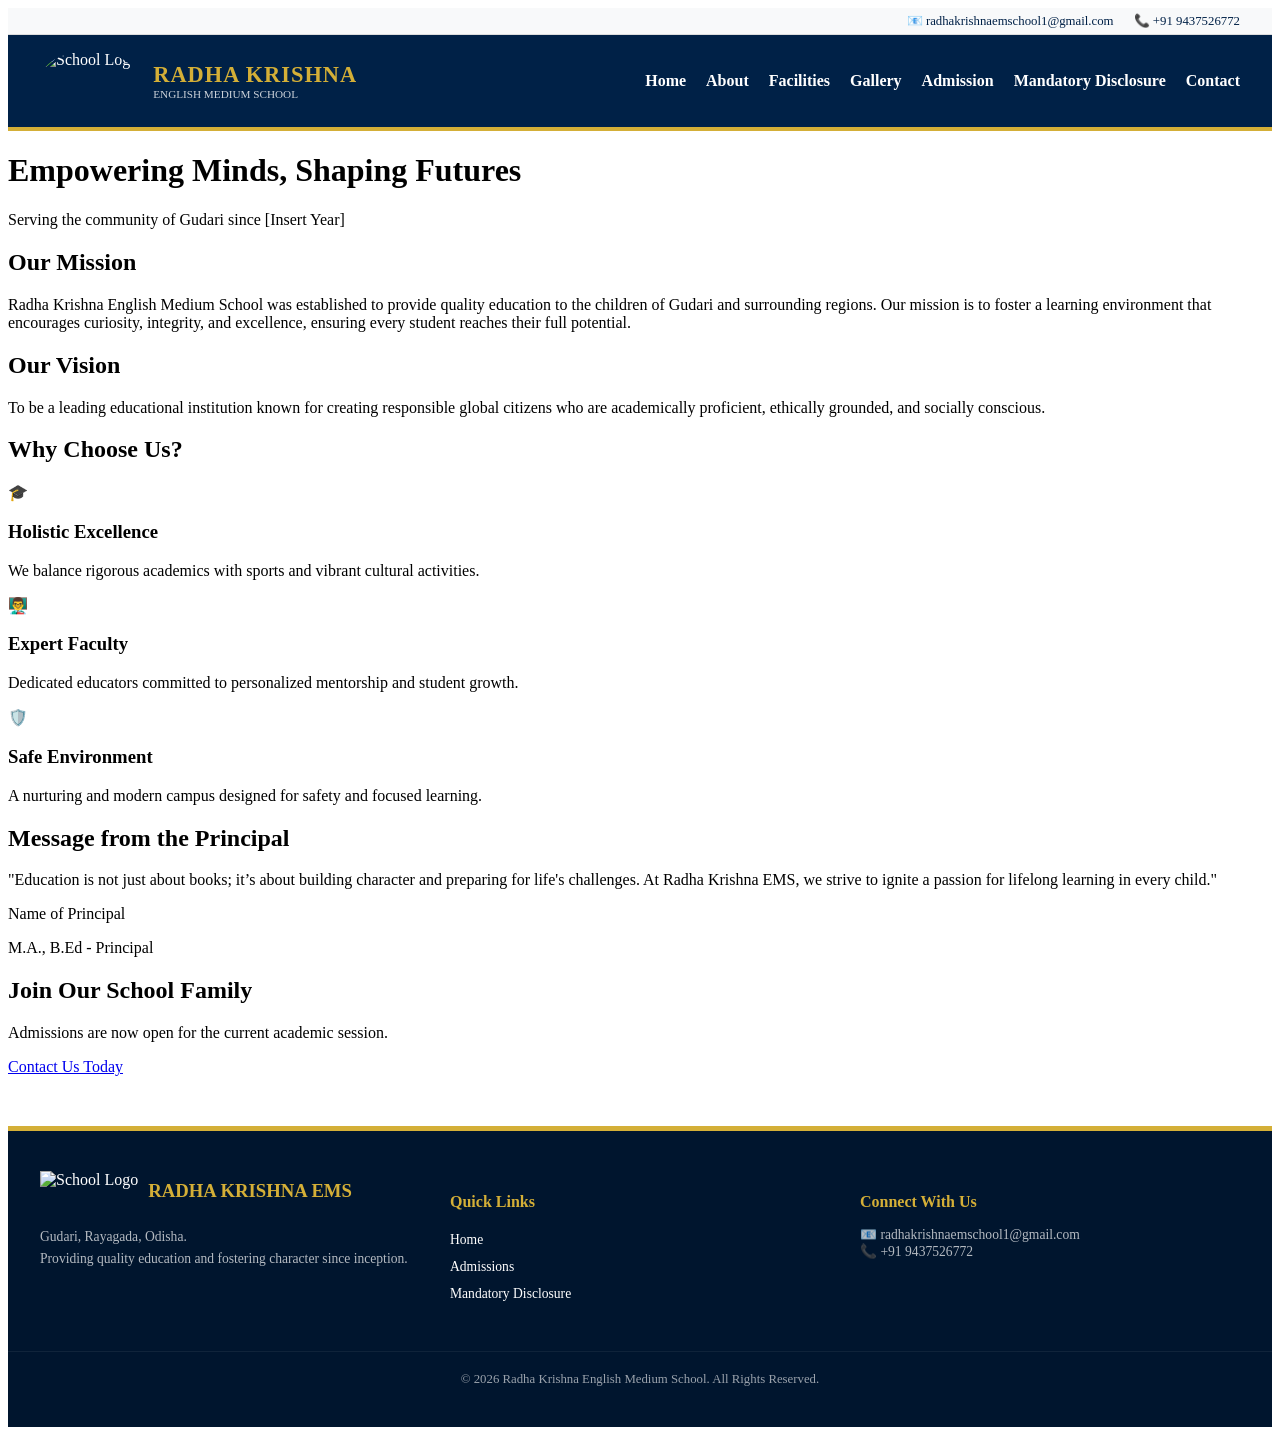
==== about.html @ 103d514f "first commit" ====
<!DOCTYPE html>
<html lang="en">
<head>
    <meta charset="UTF-8">
    <meta name="viewport" content="width=device-width, initial-scale=1.0">
    <title>About Us | Radha Krishna EMS</title>
    <script src="https://cdn.tailwindcss.com"></script>
    <style>
        .gradient-text {
            background: linear-gradient(to right, #002147, #004080);
            -webkit-background-clip: text;
            -webkit-text-fill-color: transparent;
        }
    </style>
</head>
<body class="bg-gray-50 font-sans">
    <div id="header"></div>

    <div class="bg-[#002147] py-20 px-6">
        <div class="max-w-6xl mx-auto text-center">
            <h1 class="text-4xl md:text-5xl font-bold text-white mb-4">Empowering Minds, Shaping Futures</h1>
            <p class="text-[#D4AF37] text-lg font-medium">Serving the community of Gudari since [Insert Year]</p>
        </div>
    </div>

    <main class="max-w-6xl mx-auto px-6 -mt-10">
        
        <div class="grid md:grid-cols-2 gap-8 mb-16">
            <div class="bg-white p-8 rounded-xl shadow-lg border-t-4 border-[#D4AF37]">
                <h2 class="text-2xl font-bold text-[#002147] mb-4">Our Mission</h2>
                <p class="text-gray-700 leading-relaxed">
                    Radha Krishna English Medium School was established to provide quality education to the children of Gudari and surrounding regions. Our mission is to foster a learning environment that encourages curiosity, integrity, and excellence, ensuring every student reaches their full potential.
                </p>
            </div>
            <div class="bg-white p-8 rounded-xl shadow-lg border-t-4 border-[#002147]">
                <h2 class="text-2xl font-bold text-[#002147] mb-4">Our Vision</h2>
                <p class="text-gray-700 leading-relaxed">
                    To be a leading educational institution known for creating responsible global citizens who are academically proficient, ethically grounded, and socially conscious.
                </p>
            </div>
        </div>

        <section class="mb-16">
            <h2 class="text-3xl font-bold text-[#002147] border-b-2 border-[#D4AF37] pb-2 mb-8 inline-block">Why Choose Us?</h2>
            <div class="grid md:grid-cols-3 gap-6">
                <div class="bg-blue-50 p-6 rounded-lg text-center">
                    <div class="text-3xl mb-3">🎓</div>
                    <h3 class="font-bold text-[#002147] mb-2">Holistic Excellence</h3>
                    <p class="text-sm text-gray-600">We balance rigorous academics with sports and vibrant cultural activities.</p>
                </div>
                <div class="bg-blue-50 p-6 rounded-lg text-center">
                    <div class="text-3xl mb-3">👨‍🏫</div>
                    <h3 class="font-bold text-[#002147] mb-2">Expert Faculty</h3>
                    <p class="text-sm text-gray-600">Dedicated educators committed to personalized mentorship and student growth.</p>
                </div>
                <div class="bg-blue-50 p-6 rounded-lg text-center">
                    <div class="text-3xl mb-3">🛡️</div>
                    <h3 class="font-bold text-[#002147] mb-2">Safe Environment</h3>
                    <p class="text-sm text-gray-600">A nurturing and modern campus designed for safety and focused learning.</p>
                </div>
            </div>
        </section>

        <section class="bg-white rounded-2xl overflow-hidden shadow-sm border border-gray-100 mb-16">
            <div class="flex flex-col md:flex-row">
                <!-- <div class="md:w-1/3 bg-gray-200">
                    <img src="https://via.placeholder.com/400x500" alt="Principal" class="w-full h-full object-cover">
                </div> -->
                <div class="md:w-2/3 p-8 md:p-12">
                    <h2 class="text-3xl font-bold text-[#002147] mb-4">Message from the Principal</h2>
                    <p class="text-gray-700 italic mb-6">
                        "Education is not just about books; it’s about building character and preparing for life's challenges. At Radha Krishna EMS, we strive to ignite a passion for lifelong learning in every child."
                    </p>
                    <p class="font-bold text-[#002147]">Name of Principal</p>
                    <p class="text-sm text-gray-500 uppercase tracking-widest">M.A., B.Ed - Principal</p>
                </div>
            </div>
        </section>

        <section class="text-center py-12">
            <h2 class="text-2xl font-bold text-[#002147] mb-4">Join Our School Family</h2>
            <p class="text-gray-600 mb-8">Admissions are now open for the current academic session.</p>
            <a href="contact.html" class="bg-[#D4AF37] hover:bg-[#b8962f] text-white px-8 py-3 rounded-full font-bold transition duration-300">
                Contact Us Today
            </a>
        </section>
    </main>

    <div id="footer"></div>
    <script src="script.js"></script>
</body>
</html>
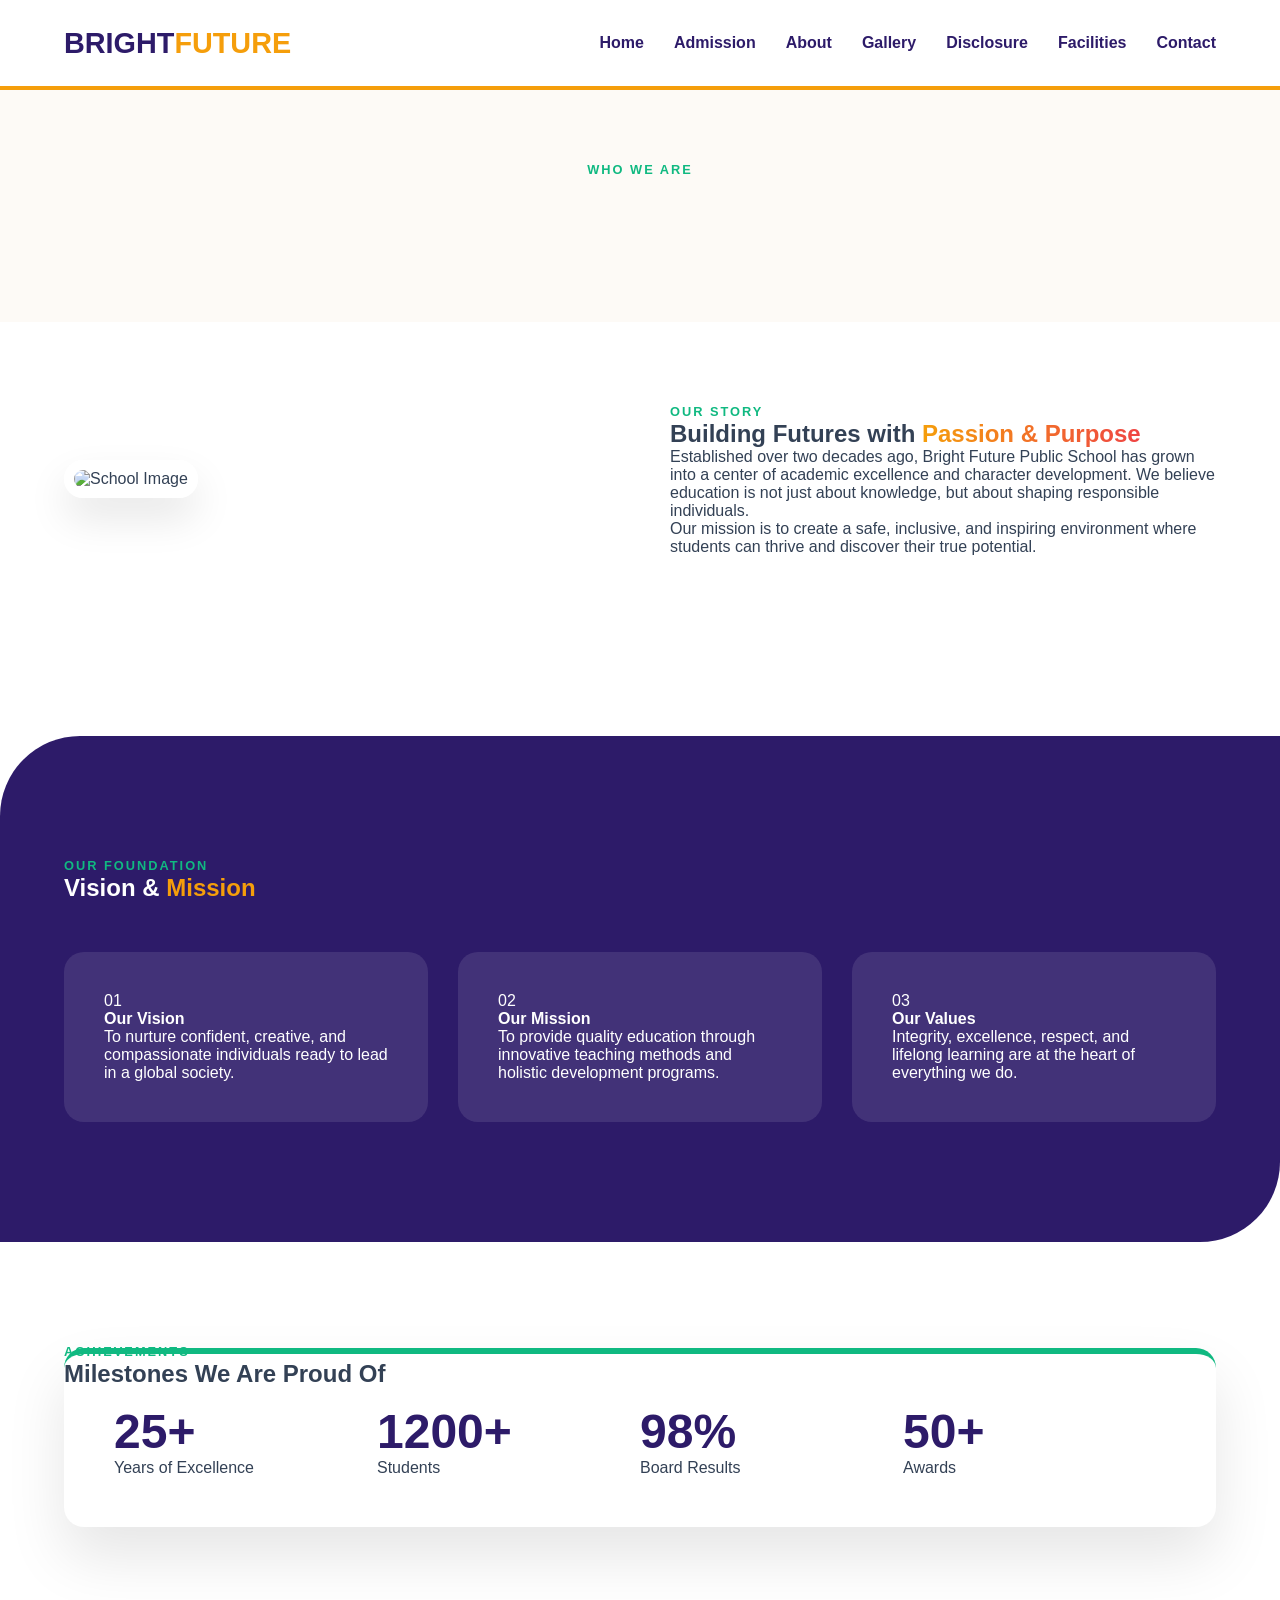
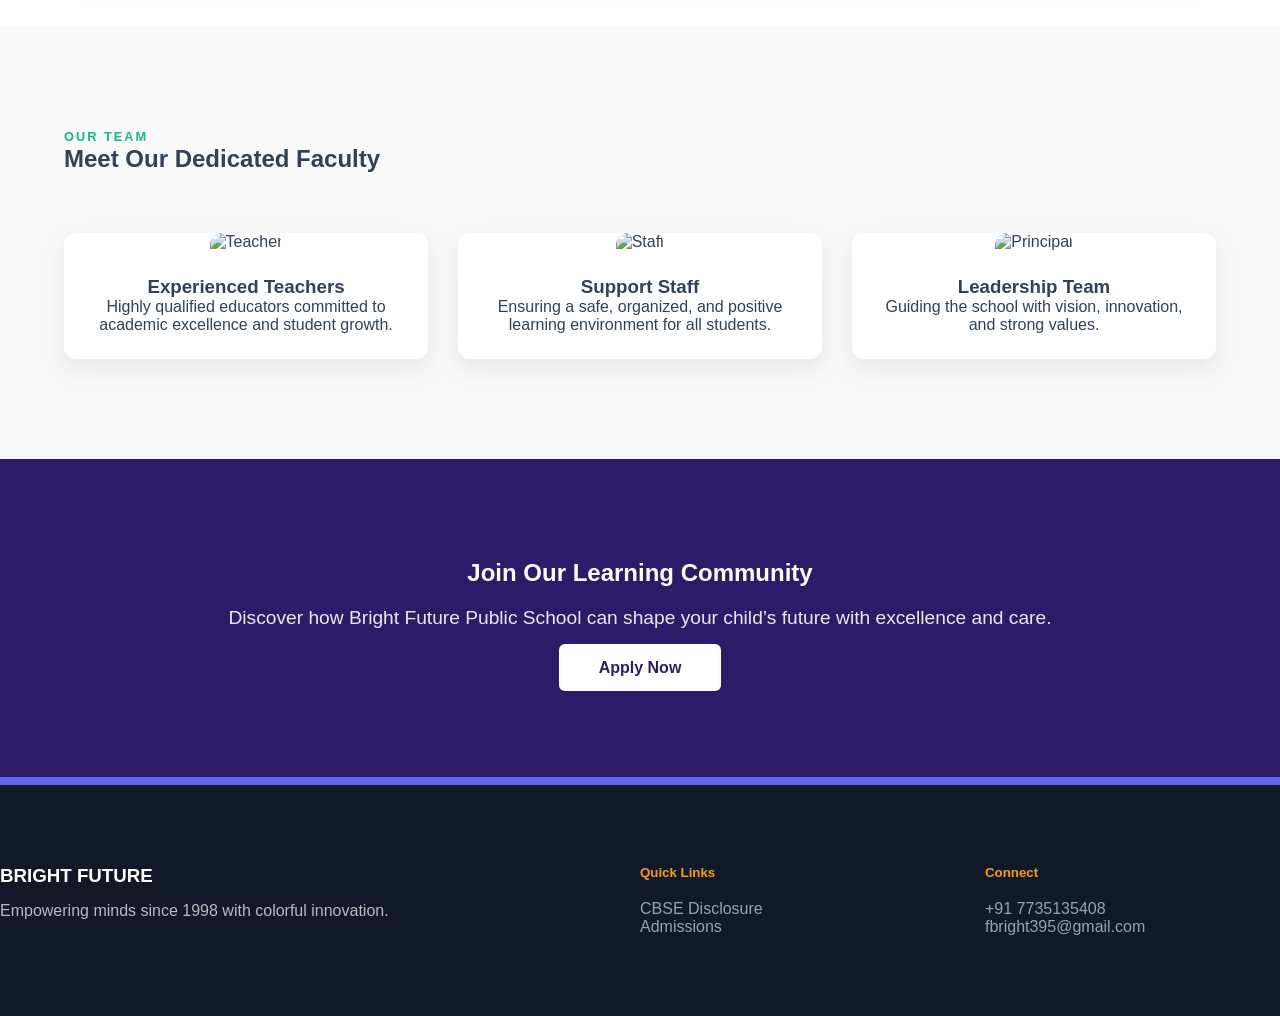
==== commit 5c241602: "first commit" ====
--- a/about.html
+++ b/about.html
@@ -3,90 +3,162 @@
 <head>
     <meta charset="UTF-8">
     <meta name="viewport" content="width=device-width, initial-scale=1.0">
-    <title>About Us | Radha Krishna EMS</title>
-    <script src="https://cdn.tailwindcss.com"></script>
-    <style>
-        .gradient-text {
-            background: linear-gradient(to right, #002147, #004080);
-            -webkit-background-clip: text;
-            -webkit-text-fill-color: transparent;
-        }
-    </style>
+    <title>About Us | Bright Future Public School</title>
+    <link rel="stylesheet" href="style.css">
 </head>
-<body class="bg-gray-50 font-sans">
-    <div id="header"></div>
+<body>
 
-    <div class="bg-[#002147] py-20 px-6">
-        <div class="max-w-6xl mx-auto text-center">
-            <h1 class="text-4xl md:text-5xl font-bold text-white mb-4">Empowering Minds, Shaping Futures</h1>
-            <p class="text-[#D4AF37] text-lg font-medium">Serving the community of Gudari since [Insert Year]</p>
-        </div>
-    </div>
+    <div id="header-placeholder"></div>
 
-    <main class="max-w-6xl mx-auto px-6 -mt-10">
-        
-        <div class="grid md:grid-cols-2 gap-8 mb-16">
-            <div class="bg-white p-8 rounded-xl shadow-lg border-t-4 border-[#D4AF37]">
-                <h2 class="text-2xl font-bold text-[#002147] mb-4">Our Mission</h2>
-                <p class="text-gray-700 leading-relaxed">
-                    Radha Krishna English Medium School was established to provide quality education to the children of Gudari and surrounding regions. Our mission is to foster a learning environment that encourages curiosity, integrity, and excellence, ensuring every student reaches their full potential.
-                </p>
+    <main>
+
+        <!-- Page Title -->
+        <section class="page-title-section">
+            <div class="container">
+                <span class="eyebrow">Who We Are</span>
+                <h1>About Our School</h1>
             </div>
-            <div class="bg-white p-8 rounded-xl shadow-lg border-t-4 border-[#002147]">
-                <h2 class="text-2xl font-bold text-[#002147] mb-4">Our Vision</h2>
-                <p class="text-gray-700 leading-relaxed">
-                    To be a leading educational institution known for creating responsible global citizens who are academically proficient, ethically grounded, and socially conscious.
-                </p>
-            </div>
-        </div>
+        </section>
 
-        <section class="mb-16">
-            <h2 class="text-3xl font-bold text-[#002147] border-b-2 border-[#D4AF37] pb-2 mb-8 inline-block">Why Choose Us?</h2>
-            <div class="grid md:grid-cols-3 gap-6">
-                <div class="bg-blue-50 p-6 rounded-lg text-center">
-                    <div class="text-3xl mb-3">🎓</div>
-                    <h3 class="font-bold text-[#002147] mb-2">Holistic Excellence</h3>
-                    <p class="text-sm text-gray-600">We balance rigorous academics with sports and vibrant cultural activities.</p>
-                </div>
-                <div class="bg-blue-50 p-6 rounded-lg text-center">
-                    <div class="text-3xl mb-3">👨‍🏫</div>
-                    <h3 class="font-bold text-[#002147] mb-2">Expert Faculty</h3>
-                    <p class="text-sm text-gray-600">Dedicated educators committed to personalized mentorship and student growth.</p>
-                </div>
-                <div class="bg-blue-50 p-6 rounded-lg text-center">
-                    <div class="text-3xl mb-3">🛡️</div>
-                    <h3 class="font-bold text-[#002147] mb-2">Safe Environment</h3>
-                    <p class="text-sm text-gray-600">A nurturing and modern campus designed for safety and focused learning.</p>
+        <!-- About Intro -->
+        <section style="padding: 80px 0;">
+            <div class="container">
+                <div class="p-layout">
+                    <div class="p-image-box">
+                        <img src="images/school.jpg" alt="School Image">
+                    </div>
+                    <div class="p-content">
+                        <span class="eyebrow">Our Story</span>
+                        <h2>Building Futures with <span class="text-gradient">Passion & Purpose</span></h2>
+                        <p>
+                            Established over two decades ago, Bright Future Public School has grown into a center of academic excellence 
+                            and character development. We believe education is not just about knowledge, but about shaping responsible individuals.
+                        </p>
+                        <p>
+                            Our mission is to create a safe, inclusive, and inspiring environment where students can thrive and discover their true potential.
+                        </p>
+                    </div>
                 </div>
             </div>
         </section>
 
-        <section class="bg-white rounded-2xl overflow-hidden shadow-sm border border-gray-100 mb-16">
-            <div class="flex flex-col md:flex-row">
-                <!-- <div class="md:w-1/3 bg-gray-200">
-                    <img src="https://via.placeholder.com/400x500" alt="Principal" class="w-full h-full object-cover">
-                </div> -->
-                <div class="md:w-2/3 p-8 md:p-12">
-                    <h2 class="text-3xl font-bold text-[#002147] mb-4">Message from the Principal</h2>
-                    <p class="text-gray-700 italic mb-6">
-                        "Education is not just about books; it’s about building character and preparing for life's challenges. At Radha Krishna EMS, we strive to ignite a passion for lifelong learning in every child."
-                    </p>
-                    <p class="font-bold text-[#002147]">Name of Principal</p>
-                    <p class="text-sm text-gray-500 uppercase tracking-widest">M.A., B.Ed - Principal</p>
+        <!-- Vision & Mission -->
+        <section class="why-us">
+            <div class="container">
+                <span class="eyebrow">Our Foundation</span>
+                <h2 style="margin-bottom: 50px;">Vision & <span style="color: var(--accent);">Mission</span></h2>
+
+                <div class="feature-grid-premium">
+
+                    <div class="f-card">
+                        <span class="f-num">01</span>
+                        <h4>Our Vision</h4>
+                        <p>
+                            To nurture confident, creative, and compassionate individuals ready to lead in a global society.
+                        </p>
+                    </div>
+
+                    <div class="f-card">
+                        <span class="f-num">02</span>
+                        <h4>Our Mission</h4>
+                        <p>
+                            To provide quality education through innovative teaching methods and holistic development programs.
+                        </p>
+                    </div>
+
+                    <div class="f-card">
+                        <span class="f-num">03</span>
+                        <h4>Our Values</h4>
+                        <p>
+                            Integrity, excellence, respect, and lifelong learning are at the heart of everything we do.
+                        </p>
+                    </div>
+
                 </div>
             </div>
         </section>
 
-        <section class="text-center py-12">
-            <h2 class="text-2xl font-bold text-[#002147] mb-4">Join Our School Family</h2>
-            <p class="text-gray-600 mb-8">Admissions are now open for the current academic session.</p>
-            <a href="contact.html" class="bg-[#D4AF37] hover:bg-[#b8962f] text-white px-8 py-3 rounded-full font-bold transition duration-300">
-                Contact Us Today
-            </a>
+        <!-- Achievements -->
+        <section style="padding: 100px 0;">
+            <div class="container">
+                <span class="eyebrow">Achievements</span>
+                <br>
+                <h2 style="margin-bottom: 40px;">Milestones We Are Proud Of</h2>
+
+                <div class="stats-bar">
+                    <div class="stat-item">
+                        <span class="stat-num">25+</span>
+                        <span class="stat-label">Years of Excellence</span>
+                    </div>
+                    <div class="stat-item">
+                        <span class="stat-num">1200+</span>
+                        <span class="stat-label">Students</span>
+                    </div>
+                    <div class="stat-item">
+                        <span class="stat-num">98%</span>
+                        <span class="stat-label">Board Results</span>
+                    </div>
+                    <div class="stat-item">
+                        <span class="stat-num">50+</span>
+                        <span class="stat-label">Awards</span>
+                    </div>
+                </div>
+            </div>
         </section>
-    </main>
 
-    <div id="footer"></div>
+       <!-- Faculty -->
+<section class="programs-section" style="background: #f9f9f9; padding: 100px 0;">
+    <div class="container">
+        <span class="eyebrow">Our Team</span>
+        <h2 style="margin-bottom: 60px;">Meet Our Dedicated Faculty</h2>
+
+        <div class="programs-grid" style="display: grid; grid-template-columns: repeat(auto-fit, minmax(280px, 1fr)); gap: 30px;">
+
+            <!-- Teacher -->
+            <div class="program-card" style="text-align: center; overflow: hidden;">
+                <img src="images/teacher1.jpg" alt="Teacher" style="width: 100%; height: 250px; object-fit: cover; border-radius: 12px 12px 0 0;">
+                <div style="padding: 25px;">
+                    <h3>Experienced Teachers</h3>
+                    <p>Highly qualified educators committed to academic excellence and student growth.</p>
+                </div>
+            </div>
+
+            <!-- Staff -->
+            <div class="program-card" style="text-align: center; overflow: hidden;">
+                <img src="images/staff.jpg" alt="Staff" style="width: 100%; height: 250px; object-fit: cover; border-radius: 12px 12px 0 0;">
+                <div style="padding: 25px;">
+                    <h3>Support Staff</h3>
+                    <p>Ensuring a safe, organized, and positive learning environment for all students.</p>
+                </div>
+            </div>
+
+            <!-- Leadership -->
+            <div class="program-card" style="text-align: center; overflow: hidden;">
+                <img src="images/principal.jpg" alt="Principal" style="width: 100%; height: 250px; object-fit: cover; border-radius: 12px 12px 0 0;">
+                <div style="padding: 25px;">
+                    <h3>Leadership Team</h3>
+                    <p>Guiding the school with vision, innovation, and strong values.</p>
+                </div>
+            </div>
+
+        </div>
+    </div>
+</section>
+
+<!-- CTA -->
+<section class="cta-section" style="padding: 100px 0; background: var(--primary); color: white; text-align: center;">
+    <div class="container">
+        <h2 style="color: white; margin-bottom: 20px;">Join Our Learning Community</h2>
+        <p style="margin-bottom: 30px; font-size: 1.2rem; opacity: 0.9;">
+            Discover how Bright Future Public School can shape your child’s future with excellence and care.
+        </p>
+        <a href="admissions.html" class="btn-primary" style="padding: 15px 40px; background: white; color: var(--primary); text-decoration: none; font-weight: bold; border-radius: 6px;">
+            Apply Now
+        </a>
+    </div>
+</section>
+    <div id="footer-placeholder"></div>
     <script src="script.js"></script>
+
 </body>
-</html>
+</html>
--- a/style.css
+++ b/style.css
@@ -0,0 +1,710 @@
+:root {
+    --primary: #2d1b69;       /* Deep Royal Purple */
+    --accent: #f59e0b;        /* Amber Orange */
+    --accent-glow: rgba(245, 158, 11, 0.2);
+    --text-main: #334155;
+    --bg-soft: #fdfaf6;
+    --container-max: 1200px;
+    --transition: all 0.5s cubic-bezier(0.16, 1, 0.3, 1);
+}
+
+* { margin: 0; padding: 0; box-sizing: border-box; }
+body { font-family: 'Inter', sans-serif; background: #fff; color: var(--text-main); overflow-x: hidden; }
+
+.container { width: 90%; max-width: var(--container-max); margin: 0 auto; }
+
+/* --- HEADER (VISIBLE & COLORFUL) --- */
+.navbar {
+    height: 90px;
+    background: rgba(255, 255, 255, 0.95);
+    backdrop-filter: blur(10px);
+    border-bottom: 4px solid var(--accent);
+    position: fixed; /* Ensures it stays visible */
+    top: 0; width: 100%; z-index: 2000;
+    display: flex; align-items: center;
+}
+
+.nav-container {
+    width: 90%; max-width: var(--container-max); margin: 0 auto;
+    display: flex; justify-content: space-between; align-items: center;
+}
+
+.logo { font-size: 1.8rem; font-weight: 900; color: var(--primary); text-decoration: none; }
+.logo span { color: var(--accent); }
+
+.nav-links { display: flex; list-style: none; gap: 30px; }
+.nav-links a { text-decoration: none; color: var(--primary); font-weight: 700; transition: 0.3s; }
+.nav-links a:hover { color: #ef4444; }
+
+/* --- SECTIONS --- */
+.hero-section { padding: 180px 0 120px; background: var(--bg-soft); }
+.text-gradient { background: linear-gradient(90deg, #f59e0b, #ef4444); -webkit-background-clip: text; -webkit-text-fill-color: transparent; }
+.eyebrow { color: #10b981; text-transform: uppercase; letter-spacing: 2px; font-weight: 800; font-size: 0.8rem; }
+
+.stats-bar {
+    display: grid; grid-template-columns: repeat(4, 1fr);
+    background: white; padding: 50px; margin-top: -80px;
+    border-radius: 20px; box-shadow: 0 30px 60px rgba(0,0,0,0.1);
+    border-top: 6px solid #10b981;
+}
+
+.stat-num { font-size: 3rem; font-weight: 900; color: var(--primary); display: block; }
+
+.principal-section { padding: 120px 0; background: radial-gradient(circle at 10%, rgba(245,158,11,0.1), transparent); }
+.p-layout { display: grid; grid-template-columns: 1fr 1fr; gap: 60px; align-items: center; }
+.p-image-box img { width: 100%; border-radius: 30px; border: 10px solid white; box-shadow: 0 20px 40px rgba(0,0,0,0.1); }
+
+.why-us { background: var(--primary); color: white; padding: 120px 0; border-radius: 80px 0; margin-top: 100px; }
+.feature-grid-premium { display: grid; grid-template-columns: repeat(3, 1fr); gap: 30px; margin-top: 50px; }
+.f-card { background: rgba(255,255,255,0.1); padding: 40px; border-radius: 20px; transition: 0.4s; }
+.f-card:hover { transform: translateY(-10px); background: var(--accent); }
+
+/* --- FOOTER --- */
+footer { background: #111827; color: white; padding: 80px 0; border-top: 8px solid #6366f1; }
+.footer-container { display: grid; grid-template-columns: 2fr 1fr 1fr; gap: 50px; }
+.footer-section h5 { color: var(--accent); margin-bottom: 20px; }
+.footer-links { list-style: none; }
+.footer-links a { color: #94a3b8; text-decoration: none; transition: 0.3s; }
+.footer-links a:hover { color: white; }
+/* --- Gallery Page Styles --- */
+
+.page-title-section {
+    padding: 160px 0 60px; /* Space for fixed header */
+    text-align: center;
+}
+
+.page-title-section h1 {
+    font-size: clamp(2.5rem, 6vw, 4rem);
+    font-weight: 900;
+    letter-spacing: -2px;
+    background: var(--grad-cool);
+    -webkit-background-clip: text;
+    -webkit-text-fill-color: transparent;
+    margin-top: 10px;
+}
+
+/* --- Filtering System --- */
+.gallery-filters {
+    display: flex;
+    justify-content: center;
+    gap: 15px;
+    margin-bottom: 50px;
+    flex-wrap: wrap;
+}
+
+.filter-btn {
+    padding: 12px 28px;
+    border: 2px solid var(--accent);
+    background: transparent;
+    border-radius: 100px;
+    color: var(--primary);
+    font-weight: 700;
+    cursor: pointer;
+    transition: var(--transition);
+    font-size: 0.9rem;
+    text-transform: uppercase;
+    letter-spacing: 1px;
+}
+
+.filter-btn.active, .filter-btn:hover {
+    background: var(--accent);
+    color: white;
+    box-shadow: 0 10px 20px var(--accent-glow);
+    transform: translateY(-3px);
+}
+
+/* --- Gallery Grid --- */
+.gallery-grid {
+    display: grid;
+    grid-template-columns: repeat(auto-fill, minmax(300px, 1fr));
+    gap: 25px;
+    padding-bottom: 100px;
+}
+
+.gallery-item {
+    position: relative;
+    border-radius: var(--radius-md);
+    overflow: hidden;
+    height: 350px;
+    background: var(--bg-soft);
+    box-shadow: 0 10px 30px rgba(0,0,0,0.05);
+    transition: var(--transition);
+}
+
+.gallery-item img {
+    width: 100%;
+    height: 100%;
+    object-fit: cover;
+    transition: transform 0.8s cubic-bezier(0.16, 1, 0.3, 1);
+}
+
+/* --- Colorful Overlays --- */
+.gallery-item .overlay {
+    position: absolute;
+    inset: 0;
+    display: flex;
+    align-items: flex-end;
+    padding: 30px;
+    background: linear-gradient(to top, rgba(45, 27, 105, 0.9), transparent);
+    opacity: 0;
+    transition: var(--transition);
+}
+
+.gallery-item .overlay span {
+    color: white;
+    font-weight: 800;
+    font-size: 1.2rem;
+    transform: translateY(20px);
+    transition: var(--transition);
+}
+
+/* Dynamic Hover Effects */
+.gallery-item:hover {
+    transform: scale(1.02);
+    box-shadow: 0 20px 40px rgba(0,0,0,0.15);
+}
+
+.gallery-item:hover img {
+    transform: scale(1.1);
+}
+
+.gallery-item:hover .overlay {
+    opacity: 1;
+}
+
+.gallery-item:hover .overlay span {
+    transform: translateY(0);
+}
+
+/* Specific Border Colors per Category */
+.gallery-item.campus { border-bottom: 5px solid #10b981; } /* Green */
+.gallery-item.events { border-bottom: 5px solid #f59e0b; } /* Orange */
+.gallery-item.sports { border-bottom: 5px solid #6366f1; } /* Blue */
+
+/* --- Simple Filter Logic Animation --- */
+.gallery-item.hide {
+    display: none;
+}
+
+.gallery-item.show {
+    animation: fadeIn 0.5s ease forwards;
+}
+
+@keyframes fadeIn {
+    from { opacity: 0; transform: translateY(20px); }
+    to { opacity: 1; transform: translateY(0); }
+}
+/* --- Admission Page Specific Styles --- */
+
+.page-header-vibrant {
+    padding: 160px 0 80px;
+    background: radial-gradient(circle at 80% 20%, rgba(245, 158, 11, 0.15), transparent 40%);
+    text-align: center;
+}
+
+.subtitle {
+    font-size: 1.2rem;
+    color: var(--text-muted);
+    max-width: 600px;
+    margin: 20px auto 0;
+}
+
+.section-title {
+    text-align: center;
+    margin-bottom: 50px;
+    font-size: 2.5rem;
+    color: var(--primary);
+}
+
+/* Step Card Enhancements */
+.admission-grid {
+    display: grid;
+    grid-template-columns: repeat(auto-fit, minmax(250px, 1fr));
+    gap: 30px;
+    margin-bottom: 100px;
+}
+
+.step-card {
+    background: white;
+    padding: 40px;
+    border-radius: var(--radius-md);
+    box-shadow: 0 20px 40px rgba(0,0,0,0.05);
+    border-top: 5px solid var(--primary);
+    transition: var(--transition);
+}
+
+.step-card:hover { transform: translateY(-10px); }
+.orange-glow { border-color: #f59e0b; }
+.green-glow { border-color: #10b981; }
+.blue-glow { border-color: #3b82f6; }
+.purple-glow { border-color: #a855f7; }
+
+.step-num {
+    font-size: 3rem;
+    font-weight: 900;
+    opacity: 0.1;
+    display: block;
+    margin-bottom: -20px;
+}
+
+/* Requirements & Table Section */
+.details-section {
+    background: var(--bg-soft);
+    padding: 100px 0;
+}
+
+.admission-details-layout {
+    display: grid;
+    grid-template-columns: 1fr 1fr;
+    gap: 80px;
+}
+
+.fancy-list {
+    list-style: none;
+    margin-top: 30px;
+}
+
+.fancy-list li {
+    padding: 15px 0;
+    border-bottom: 1px solid rgba(0,0,0,0.05);
+    font-weight: 600;
+    color: var(--text-main);
+}
+
+.fancy-list li::before {
+    content: "✓";
+    color: #10b981;
+    margin-right: 15px;
+    font-weight: 900;
+}
+
+/* Age Table Styling */
+.table-container {
+    background: white;
+    padding: 30px;
+    border-radius: var(--radius-md);
+    margin-top: 30px;
+    box-shadow: 0 10px 30px rgba(0,0,0,0.03);
+}
+
+table {
+    width: 100%;
+    border-collapse: collapse;
+}
+
+th {
+    text-align: left;
+    padding: 15px;
+    background: var(--primary);
+    color: white;
+}
+
+td {
+    padding: 15px;
+    border-bottom: 1px solid #eee;
+}
+
+/* Download CTA */
+.download-section {
+    padding: 100px 0;
+    text-align: center;
+}
+
+.download-box {
+    background: var(--grad-warm);
+    padding: 60px;
+    border-radius: var(--radius-lg);
+    color: white;
+}
+
+.btn-download {
+    display: inline-block;
+    margin-top: 30px;
+    padding: 15px 40px;
+    background: white;
+    color: #ef4444;
+    text-decoration: none;
+    font-weight: 800;
+    border-radius: 100px;
+    transition: var(--transition);
+}
+
+.btn-download:hover {
+    transform: scale(1.05);
+    box-shadow: 0 15px 30px rgba(0,0,0,0.2);
+}
+
+/* Responsive */
+@media (max-width: 768px) {
+    .admission-details-layout { grid-template-columns: 1fr; }
+}
+/* --- Mandatory Disclosure Page Fixes --- */
+
+.disclosure {
+    padding-top: 160px; /* FIX: This pushes content below the fixed header */
+    padding-bottom: 100px;
+}
+
+.disclosure h1 {
+    font-size: 3rem;
+    font-weight: 900;
+    text-align: center;
+    margin-bottom: 50px;
+    background: var(--grad-warm);
+    -webkit-background-clip: text;
+    -webkit-text-fill-color: transparent;
+}
+
+.disclosure-header {
+    background: var(--primary);
+    color: var(--accent);
+    padding: 15px 25px;
+    border-radius: 12px 12px 0 0;
+    font-size: 1.1rem;
+    letter-spacing: 1px;
+    margin-top: 40px;
+    display: inline-block;
+}
+
+/* --- Table Styling (Colorful & Clean) --- */
+.disclosure-table {
+    width: 100%;
+    border-collapse: collapse;
+    background: white;
+    border-radius: 0 12px 12px 12px;
+    overflow: hidden;
+    box-shadow: 0 20px 40px rgba(0,0,0,0.05);
+    margin-bottom: 20px;
+}
+
+.disclosure-table th {
+    background: #f8fafc;
+    color: var(--primary);
+    text-align: left;
+    padding: 20px;
+    font-weight: 800;
+    font-size: 0.85rem;
+    text-transform: uppercase;
+    border-bottom: 2px solid var(--accent);
+}
+
+.disclosure-table td {
+    padding: 18px 20px;
+    border-bottom: 1px solid #f1f5f9;
+    color: var(--text-main);
+    font-size: 0.95rem;
+}
+
+.disclosure-table tr:hover {
+    background-color: var(--bg-soft);
+}
+
+/* --- Document Buttons --- */
+.doc-btn {
+    display: inline-block;
+    padding: 8px 16px;
+    background: var(--grad-teal);
+    color: white !important;
+    text-decoration: none;
+    border-radius: 6px;
+    font-size: 0.8rem;
+    font-weight: 700;
+    transition: var(--transition);
+}
+
+.doc-btn:hover {
+    transform: scale(1.05);
+    box-shadow: 0 5px 15px rgba(16, 185, 129, 0.3);
+}
+
+/* --- Result Grid --- */
+.result-grid {
+    display: grid;
+    grid-template-columns: 1fr 1fr;
+    gap: 30px;
+    margin-top: 20px;
+}
+
+@media (max-width: 768px) {
+    .result-grid {
+        grid-template-columns: 1fr;
+    }
+    .disclosure-table {
+        display: block;
+        overflow-x: auto; /* Allows horizontal scroll on small phones */
+    }
+}
+/* Specific fix for the Mandatory Disclosure page alignment */
+.disclosure {
+    position: relative;
+    z-index: 10; /* Lower than navbar, but higher than body */
+    padding-top: 180px !important; /* Force the space */
+    display: block !important;
+    opacity: 1 !important;
+    visibility: visible !important;
+    background: #fff; /* Ensure it's not transparent */
+}
+
+/* Ensure the H1 is bold and clear */
+.disclosure h1 {
+    margin-bottom: 40px;
+    text-align: center;
+    font-size: 3.5rem;
+    font-weight: 900;
+    color: var(--primary);
+    background: var(--grad-warm);
+    -webkit-background-clip: text;
+    -webkit-text-fill-color: transparent;
+}
+/* --- Contact Page Styles --- */
+
+.contact-page {
+    padding-top: 160px; /* Clear fixed header */
+    padding-bottom: 100px;
+}
+
+.contact-grid {
+    display: grid;
+    grid-template-columns: 1fr 1fr;
+    gap: 60px;
+    align-items: start;
+}
+
+/* Info Panel Styling */
+.contact-info-panel h1 {
+    font-size: 3.5rem;
+    font-weight: 900;
+    color: var(--primary);
+    margin: 10px 0 20px;
+    line-height: 1.1;
+}
+
+.description {
+    font-size: 1.2rem;
+    color: var(--text-main);
+    margin-bottom: 40px;
+    opacity: 0.8;
+}
+
+.info-block {
+    margin-bottom: 30px;
+    padding-left: 20px;
+    border-left: 4px solid var(--accent);
+}
+
+.info-block h4 {
+    text-transform: uppercase;
+    font-size: 0.8rem;
+    letter-spacing: 2px;
+    color: #ef4444; /* Vibrant Red/Orange */
+    margin-bottom: 5px;
+}
+
+.info-block p {
+    font-size: 1.1rem;
+    font-weight: 700;
+    color: var(--primary);
+}
+
+/* Form Panel Styling */
+.contact-form-panel {
+    background: white;
+    padding: 50px;
+    border-radius: 30px;
+    box-shadow: 0 30px 60px rgba(0,0,0,0.1);
+    border: 1px solid #f1f5f9;
+}
+
+.input-group {
+    margin-bottom: 25px;
+}
+
+.input-group label {
+    display: block;
+    font-weight: 700;
+    font-size: 0.9rem;
+    margin-bottom: 10px;
+    color: var(--primary);
+}
+
+.input-group input, 
+.input-group select, 
+.input-group textarea {
+    width: 100%;
+    padding: 15px;
+    border: 2px solid #e2e8f0;
+    border-radius: 12px;
+    font-family: inherit;
+    font-size: 1rem;
+    transition: var(--transition);
+    background: #f8fafc;
+}
+
+.input-group input:focus, 
+.input-group textarea:focus {
+    outline: none;
+    border-color: var(--accent);
+    background: white;
+    box-shadow: 0 0 0 4px var(--accent-glow);
+}
+
+/* Submit Button */
+.form-submit {
+    width: 100%;
+    padding: 18px;
+    background: var(--primary);
+    color: white;
+    border: none;
+    border-radius: 12px;
+    font-weight: 800;
+    font-size: 1rem;
+    cursor: pointer;
+    transition: var(--transition);
+}
+
+.form-submit:hover {
+    background: #ef4444;
+    transform: translateY(-3px);
+    box-shadow: 0 10px 20px rgba(239, 68, 68, 0.3);
+}
+
+/* Responsive Fixes */
+@media (max-width: 992px) {
+    .contact-grid {
+        grid-template-columns: 1fr;
+        gap: 40px;
+    }
+    
+    .contact-info-panel {
+        text-align: center;
+    }
+    
+    .info-block {
+        border-left: none;
+        border-bottom: 1px solid #eee;
+        padding: 0 0 20px 0;
+    }
+}
+/* --- Facilities Page Specific Styles --- */
+
+/* Clear the fixed header */
+.page-title-section {
+    padding: 160px 0 60px;
+    text-align: center;
+    background: var(--bg-soft);
+}
+
+.page-title-section h1 {
+    font-size: clamp(2.5rem, 6vw, 4rem);
+    font-weight: 900;
+    color: var(--primary);
+    letter-spacing: -2px;
+}
+
+/* Facility Section Base */
+.facility-section {
+    display: flex;
+    align-items: center;
+    min-height: 500px;
+    overflow: hidden;
+}
+
+.facility-image {
+    flex: 1;
+    height: 500px;
+    background-size: cover;
+    background-position: center;
+    transition: transform 0.8s cubic-bezier(0.16, 1, 0.3, 1);
+}
+
+.facility-text {
+    flex: 1;
+    padding: 60px 10%;
+}
+
+.facility-text h3 {
+    font-size: 2.2rem;
+    font-weight: 800;
+    color: var(--primary);
+    margin-bottom: 20px;
+    position: relative;
+}
+
+/* Decorative colorful underlines */
+.facility-text h3::after {
+    content: '';
+    position: absolute;
+    bottom: -10px;
+    left: 0;
+    width: 60px;
+    height: 5px;
+    border-radius: 10px;
+}
+
+.facility-text p {
+    font-size: 1.15rem;
+    line-height: 1.8;
+    color: var(--text-main);
+}
+
+/* Alternating Layout Logic */
+.facility-section.odd {
+    flex-direction: row;
+}
+
+.facility-section.even {
+    flex-direction: row-reverse;
+    background-color: #f8fafc;
+}
+
+/* Colorful Accents per Section */
+.facility-section.odd:nth-of-type(1) h3::after { background: #10b981; } /* Green for Labs */
+.facility-section.even h3::after { background: #3b82f6; }               /* Blue for Classrooms */
+.facility-section.odd:nth-of-type(3) h3::after { background: #f59e0b; } /* Orange for Library */
+
+/* Hover Effects */
+.facility-section:hover .facility-image {
+    transform: scale(1.05);
+}
+
+/* Responsive Design for Mobile */
+@media (max-width: 992px) {
+    .facility-section, 
+    .facility-section.even {
+        flex-direction: column; /* Stack vertically on small screens */
+    }
+    
+    .facility-image {
+        width: 100%;
+        height: 300px;
+    }
+    
+    .facility-text {
+        padding: 50px 20px;
+        text-align: center;
+    }
+
+    .facility-text h3::after {
+        left: 50%;
+        transform: translateX(-50%);
+    }
+}
+.program-card {
+    background: white;
+    border-radius: 12px;
+    box-shadow: 0 10px 25px rgba(0,0,0,0.08);
+    transition: all 0.4s ease;
+}
+
+.program-card:hover {
+    transform: translateY(-10px);
+    box-shadow: 0 20px 40px rgba(0,0,0,0.15);
+}
+
+.program-card img {
+    transition: transform 0.5s ease;
+}
+
+.program-card:hover img {
+    transform: scale(1.05);
+}
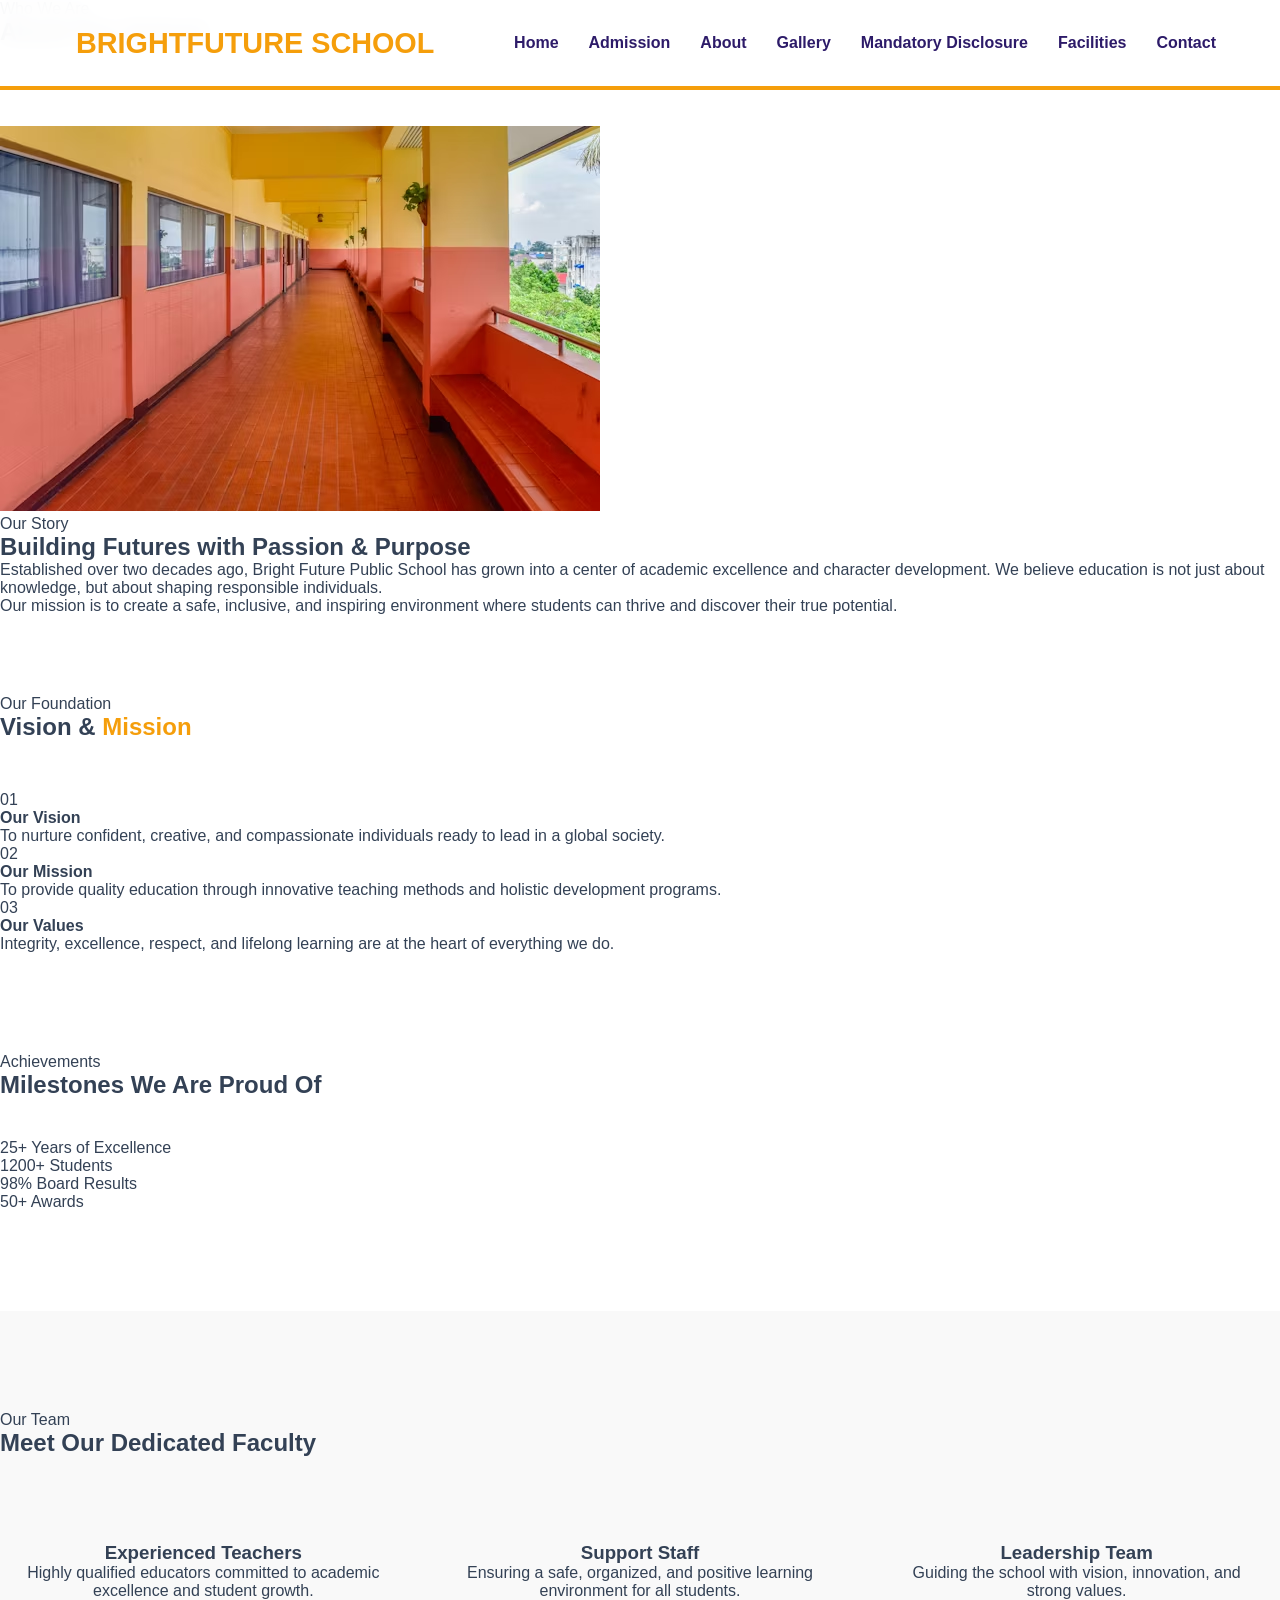
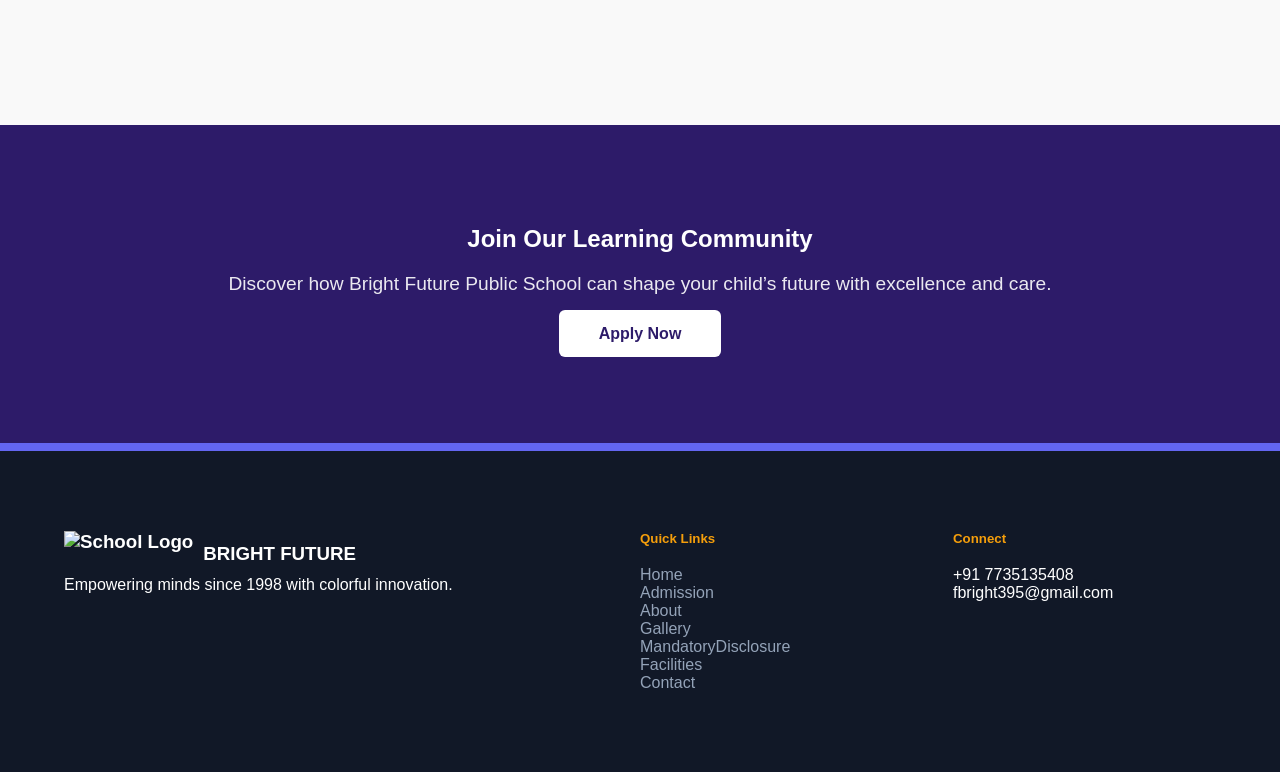
==== commit 8d5673c3: "Change image sources and comment out old images Updated image sources and commented out previous ima" ====
--- a/about.html
+++ b/about.html
@@ -25,7 +25,7 @@
             <div class="container">
                 <div class="p-layout">
                     <div class="p-image-box">
-                        <img src="images/school.jpg" alt="School Image">
+                        <img src="gallery 2/infra - Copy.avif" alt="School Image">
                     </div>
                     <div class="p-content">
                         <span class="eyebrow">Our Story</span>
@@ -116,7 +116,7 @@
 
             <!-- Teacher -->
             <div class="program-card" style="text-align: center; overflow: hidden;">
-                <img src="images/teacher1.jpg" alt="Teacher" style="width: 100%; height: 250px; object-fit: cover; border-radius: 12px 12px 0 0;">
+                <!-- <img src="images/teacher1.jpg" alt="Teacher" style="width: 100%; height: 250px; object-fit: cover; border-radius: 12px 12px 0 0;"> -->
                 <div style="padding: 25px;">
                     <h3>Experienced Teachers</h3>
                     <p>Highly qualified educators committed to academic excellence and student growth.</p>
@@ -125,7 +125,7 @@
 
             <!-- Staff -->
             <div class="program-card" style="text-align: center; overflow: hidden;">
-                <img src="images/staff.jpg" alt="Staff" style="width: 100%; height: 250px; object-fit: cover; border-radius: 12px 12px 0 0;">
+                <!-- <img src="images/staff.jpg" alt="Staff" style="width: 100%; height: 250px; object-fit: cover; border-radius: 12px 12px 0 0;"> -->
                 <div style="padding: 25px;">
                     <h3>Support Staff</h3>
                     <p>Ensuring a safe, organized, and positive learning environment for all students.</p>
@@ -134,7 +134,7 @@
 
             <!-- Leadership -->
             <div class="program-card" style="text-align: center; overflow: hidden;">
-                <img src="images/principal.jpg" alt="Principal" style="width: 100%; height: 250px; object-fit: cover; border-radius: 12px 12px 0 0;">
+                <!-- <img src="images/principal.jpg" alt="Principal" style="width: 100%; height: 250px; object-fit: cover; border-radius: 12px 12px 0 0;"> -->
                 <div style="padding: 25px;">
                     <h3>Leadership Team</h3>
                     <p>Guiding the school with vision, innovation, and strong values.</p>
@@ -161,4 +161,4 @@
     <script src="script.js"></script>
 
 </body>
-</html>+</html>
--- a/style.css
+++ b/style.css
@@ -1,6 +1,6 @@
 :root {
-    --primary: #2d1b69;       /* Deep Royal Purple */
-    --accent: #f59e0b;        /* Amber Orange */
+    --primary: #2d1b69;
+    --accent: #f59e0b;
     --accent-glow: rgba(245, 158, 11, 0.2);
     --text-main: #334155;
     --bg-soft: #fdfaf6;
@@ -9,702 +9,120 @@
 }
 
 * { margin: 0; padding: 0; box-sizing: border-box; }
-body { font-family: 'Inter', sans-serif; background: #fff; color: var(--text-main); overflow-x: hidden; }
 
-.container { width: 90%; max-width: var(--container-max); margin: 0 auto; }
+body {
+    font-family: 'Inter', sans-serif;
+    background: #fff;
+    color: var(--text-main);
+    overflow-x: hidden;
+}
 
-/* --- HEADER (VISIBLE & COLORFUL) --- */
+/* ================= HEADER ================= */
+
 .navbar {
     height: 90px;
     background: rgba(255, 255, 255, 0.95);
     backdrop-filter: blur(10px);
     border-bottom: 4px solid var(--accent);
-    position: fixed; /* Ensures it stays visible */
-    top: 0; width: 100%; z-index: 2000;
-    display: flex; align-items: center;
+    position: fixed;
+    top: 0;
+    width: 100%;
+    z-index: 2000;
+    display: flex;
+    align-items: center;
 }
 
 .nav-container {
-    width: 90%; max-width: var(--container-max); margin: 0 auto;
-    display: flex; justify-content: space-between; align-items: center;
+    width: 90%;
+    max-width: var(--container-max);
+    margin: 0 auto;
+    display: flex;
+    align-items: center;
 }
 
-.logo { font-size: 1.8rem; font-weight: 900; color: var(--primary); text-decoration: none; }
-.logo span { color: var(--accent); }
-
-.nav-links { display: flex; list-style: none; gap: 30px; }
-.nav-links a { text-decoration: none; color: var(--primary); font-weight: 700; transition: 0.3s; }
-.nav-links a:hover { color: #ef4444; }
-
-/* --- SECTIONS --- */
-.hero-section { padding: 180px 0 120px; background: var(--bg-soft); }
-.text-gradient { background: linear-gradient(90deg, #f59e0b, #ef4444); -webkit-background-clip: text; -webkit-text-fill-color: transparent; }
-.eyebrow { color: #10b981; text-transform: uppercase; letter-spacing: 2px; font-weight: 800; font-size: 0.8rem; }
-
-.stats-bar {
-    display: grid; grid-template-columns: repeat(4, 1fr);
-    background: white; padding: 50px; margin-top: -80px;
-    border-radius: 20px; box-shadow: 0 30px 60px rgba(0,0,0,0.1);
-    border-top: 6px solid #10b981;
+/* LOGO FIX */
+.logo {
+    display: flex;
+    align-items: center;
+    gap: 12px;
+    font-size: 1.8rem;
+    font-weight: 900;
+    color: var(--primary);
+    text-decoration: none;
+    margin-right: auto; /* pushes menu right */
 }
 
-.stat-num { font-size: 3rem; font-weight: 900; color: var(--primary); display: block; }
-
-.principal-section { padding: 120px 0; background: radial-gradient(circle at 10%, rgba(245,158,11,0.1), transparent); }
-.p-layout { display: grid; grid-template-columns: 1fr 1fr; gap: 60px; align-items: center; }
-.p-image-box img { width: 100%; border-radius: 30px; border: 10px solid white; box-shadow: 0 20px 40px rgba(0,0,0,0.1); }
-
-.why-us { background: var(--primary); color: white; padding: 120px 0; border-radius: 80px 0; margin-top: 100px; }
-.feature-grid-premium { display: grid; grid-template-columns: repeat(3, 1fr); gap: 30px; margin-top: 50px; }
-.f-card { background: rgba(255,255,255,0.1); padding: 40px; border-radius: 20px; transition: 0.4s; }
-.f-card:hover { transform: translateY(-10px); background: var(--accent); }
-
-/* --- FOOTER --- */
-footer { background: #111827; color: white; padding: 80px 0; border-top: 8px solid #6366f1; }
-.footer-container { display: grid; grid-template-columns: 2fr 1fr 1fr; gap: 50px; }
-.footer-section h5 { color: var(--accent); margin-bottom: 20px; }
-.footer-links { list-style: none; }
-.footer-links a { color: #94a3b8; text-decoration: none; transition: 0.3s; }
-.footer-links a:hover { color: white; }
-/* --- Gallery Page Styles --- */
-
-.page-title-section {
-    padding: 160px 0 60px; /* Space for fixed header */
-    text-align: center;
+.logo-img {
+    height: 55px;
+    width: auto;
+    display: block;
 }
 
-.page-title-section h1 {
-    font-size: clamp(2.5rem, 6vw, 4rem);
-    font-weight: 900;
-    letter-spacing: -2px;
-    background: var(--grad-cool);
-    -webkit-background-clip: text;
-    -webkit-text-fill-color: transparent;
-    margin-top: 10px;
+.logo span {
+    color: var(--accent);
 }
 
-/* --- Filtering System --- */
-.gallery-filters {
+/* NAV LINKS RIGHT */
+.nav-links {
     display: flex;
-    justify-content: center;
-    gap: 15px;
-    margin-bottom: 50px;
-    flex-wrap: wrap;
+    gap: 30px;
+    list-style: none;
+    margin-left: auto;
 }
 
-.filter-btn {
-    padding: 12px 28px;
-    border: 2px solid var(--accent);
-    background: transparent;
-    border-radius: 100px;
+.nav-links a {
+    text-decoration: none;
     color: var(--primary);
     font-weight: 700;
-    cursor: pointer;
-    transition: var(--transition);
-    font-size: 0.9rem;
-    text-transform: uppercase;
-    letter-spacing: 1px;
+    transition: 0.3s;
 }
 
-.filter-btn.active, .filter-btn:hover {
-    background: var(--accent);
-    color: white;
-    box-shadow: 0 10px 20px var(--accent-glow);
-    transform: translateY(-3px);
+.nav-links a:hover {
+    color: #ef4444;
 }
 
-/* --- Gallery Grid --- */
-.gallery-grid {
-    display: grid;
-    grid-template-columns: repeat(auto-fill, minmax(300px, 1fr));
-    gap: 25px;
-    padding-bottom: 100px;
+/* ================= FOOTER ================= */
+
+footer {
+    background: #111827;
+    color: white;
+    padding: 80px 0;
+    border-top: 8px solid #6366f1;
 }
 
-.gallery-item {
-    position: relative;
-    border-radius: var(--radius-md);
-    overflow: hidden;
-    height: 350px;
-    background: var(--bg-soft);
-    box-shadow: 0 10px 30px rgba(0,0,0,0.05);
-    transition: var(--transition);
+.footer-container {
+    width: 90%;
+    max-width: var(--container-max);
+    margin: 0 auto;
+    display: grid;
+    grid-template-columns: 2fr 1fr 1fr;
+    gap: 50px;
 }
 
-.gallery-item img {
-    width: 100%;
-    height: 100%;
-    object-fit: cover;
-    transition: transform 0.8s cubic-bezier(0.16, 1, 0.3, 1);
+.footer-logo {
+    display: flex;
+    align-items: center;
+    gap: 10px;
 }
 
-/* --- Colorful Overlays --- */
-.gallery-item .overlay {
-    position: absolute;
-    inset: 0;
-    display: flex;
-    align-items: flex-end;
-    padding: 30px;
-    background: linear-gradient(to top, rgba(45, 27, 105, 0.9), transparent);
-    opacity: 0;
-    transition: var(--transition);
+.footer-logo-img {
+    height: 45px;
 }
 
-.gallery-item .overlay span {
-    color: white;
-    font-weight: 800;
-    font-size: 1.2rem;
-    transform: translateY(20px);
-    transition: var(--transition);
-}
-
-/* Dynamic Hover Effects */
-.gallery-item:hover {
-    transform: scale(1.02);
-    box-shadow: 0 20px 40px rgba(0,0,0,0.15);
-}
-
-.gallery-item:hover img {
-    transform: scale(1.1);
-}
-
-.gallery-item:hover .overlay {
-    opacity: 1;
-}
-
-.gallery-item:hover .overlay span {
-    transform: translateY(0);
-}
-
-/* Specific Border Colors per Category */
-.gallery-item.campus { border-bottom: 5px solid #10b981; } /* Green */
-.gallery-item.events { border-bottom: 5px solid #f59e0b; } /* Orange */
-.gallery-item.sports { border-bottom: 5px solid #6366f1; } /* Blue */
-
-/* --- Simple Filter Logic Animation --- */
-.gallery-item.hide {
-    display: none;
-}
-
-.gallery-item.show {
-    animation: fadeIn 0.5s ease forwards;
-}
-
-@keyframes fadeIn {
-    from { opacity: 0; transform: translateY(20px); }
-    to { opacity: 1; transform: translateY(0); }
-}
-/* --- Admission Page Specific Styles --- */
-
-.page-header-vibrant {
-    padding: 160px 0 80px;
-    background: radial-gradient(circle at 80% 20%, rgba(245, 158, 11, 0.15), transparent 40%);
-    text-align: center;
-}
-
-.subtitle {
-    font-size: 1.2rem;
-    color: var(--text-muted);
-    max-width: 600px;
-    margin: 20px auto 0;
-}
-
-.section-title {
-    text-align: center;
-    margin-bottom: 50px;
-    font-size: 2.5rem;
-    color: var(--primary);
-}
-
-/* Step Card Enhancements */
-.admission-grid {
-    display: grid;
-    grid-template-columns: repeat(auto-fit, minmax(250px, 1fr));
-    gap: 30px;
-    margin-bottom: 100px;
-}
-
-.step-card {
-    background: white;
-    padding: 40px;
-    border-radius: var(--radius-md);
-    box-shadow: 0 20px 40px rgba(0,0,0,0.05);
-    border-top: 5px solid var(--primary);
-    transition: var(--transition);
-}
-
-.step-card:hover { transform: translateY(-10px); }
-.orange-glow { border-color: #f59e0b; }
-.green-glow { border-color: #10b981; }
-.blue-glow { border-color: #3b82f6; }
-.purple-glow { border-color: #a855f7; }
-
-.step-num {
-    font-size: 3rem;
-    font-weight: 900;
-    opacity: 0.1;
-    display: block;
-    margin-bottom: -20px;
-}
-
-/* Requirements & Table Section */
-.details-section {
-    background: var(--bg-soft);
-    padding: 100px 0;
-}
-
-.admission-details-layout {
-    display: grid;
-    grid-template-columns: 1fr 1fr;
-    gap: 80px;
-}
-
-.fancy-list {
-    list-style: none;
-    margin-top: 30px;
-}
-
-.fancy-list li {
-    padding: 15px 0;
-    border-bottom: 1px solid rgba(0,0,0,0.05);
-    font-weight: 600;
-    color: var(--text-main);
-}
-
-.fancy-list li::before {
-    content: "✓";
-    color: #10b981;
-    margin-right: 15px;
-    font-weight: 900;
-}
-
-/* Age Table Styling */
-.table-container {
-    background: white;
-    padding: 30px;
-    border-radius: var(--radius-md);
-    margin-top: 30px;
-    box-shadow: 0 10px 30px rgba(0,0,0,0.03);
-}
-
-table {
-    width: 100%;
-    border-collapse: collapse;
-}
-
-th {
-    text-align: left;
-    padding: 15px;
-    background: var(--primary);
-    color: white;
-}
-
-td {
-    padding: 15px;
-    border-bottom: 1px solid #eee;
-}
-
-/* Download CTA */
-.download-section {
-    padding: 100px 0;
-    text-align: center;
-}
-
-.download-box {
-    background: var(--grad-warm);
-    padding: 60px;
-    border-radius: var(--radius-lg);
-    color: white;
-}
-
-.btn-download {
-    display: inline-block;
-    margin-top: 30px;
-    padding: 15px 40px;
-    background: white;
-    color: #ef4444;
-    text-decoration: none;
-    font-weight: 800;
-    border-radius: 100px;
-    transition: var(--transition);
-}
-
-.btn-download:hover {
-    transform: scale(1.05);
-    box-shadow: 0 15px 30px rgba(0,0,0,0.2);
-}
-
-/* Responsive */
-@media (max-width: 768px) {
-    .admission-details-layout { grid-template-columns: 1fr; }
-}
-/* --- Mandatory Disclosure Page Fixes --- */
-
-.disclosure {
-    padding-top: 160px; /* FIX: This pushes content below the fixed header */
-    padding-bottom: 100px;
-}
-
-.disclosure h1 {
-    font-size: 3rem;
-    font-weight: 900;
-    text-align: center;
-    margin-bottom: 50px;
-    background: var(--grad-warm);
-    -webkit-background-clip: text;
-    -webkit-text-fill-color: transparent;
-}
-
-.disclosure-header {
-    background: var(--primary);
+.footer-section h5 {
     color: var(--accent);
-    padding: 15px 25px;
-    border-radius: 12px 12px 0 0;
-    font-size: 1.1rem;
-    letter-spacing: 1px;
-    margin-top: 40px;
-    display: inline-block;
-}
-
-/* --- Table Styling (Colorful & Clean) --- */
-.disclosure-table {
-    width: 100%;
-    border-collapse: collapse;
-    background: white;
-    border-radius: 0 12px 12px 12px;
-    overflow: hidden;
-    box-shadow: 0 20px 40px rgba(0,0,0,0.05);
     margin-bottom: 20px;
 }
 
-.disclosure-table th {
-    background: #f8fafc;
-    color: var(--primary);
-    text-align: left;
-    padding: 20px;
-    font-weight: 800;
-    font-size: 0.85rem;
-    text-transform: uppercase;
-    border-bottom: 2px solid var(--accent);
+.footer-links {
+    list-style: none;
 }
 
-.disclosure-table td {
-    padding: 18px 20px;
-    border-bottom: 1px solid #f1f5f9;
-    color: var(--text-main);
-    font-size: 0.95rem;
+.footer-links a {
+    color: #94a3b8;
+    text-decoration: none;
 }
 
-.disclosure-table tr:hover {
-    background-color: var(--bg-soft);
+.footer-links a:hover {
+    color: white;
 }
-
-/* --- Document Buttons --- */
-.doc-btn {
-    display: inline-block;
-    padding: 8px 16px;
-    background: var(--grad-teal);
-    color: white !important;
-    text-decoration: none;
-    border-radius: 6px;
-    font-size: 0.8rem;
-    font-weight: 700;
-    transition: var(--transition);
-}
-
-.doc-btn:hover {
-    transform: scale(1.05);
-    box-shadow: 0 5px 15px rgba(16, 185, 129, 0.3);
-}
-
-/* --- Result Grid --- */
-.result-grid {
-    display: grid;
-    grid-template-columns: 1fr 1fr;
-    gap: 30px;
-    margin-top: 20px;
-}
-
-@media (max-width: 768px) {
-    .result-grid {
-        grid-template-columns: 1fr;
-    }
-    .disclosure-table {
-        display: block;
-        overflow-x: auto; /* Allows horizontal scroll on small phones */
-    }
-}
-/* Specific fix for the Mandatory Disclosure page alignment */
-.disclosure {
-    position: relative;
-    z-index: 10; /* Lower than navbar, but higher than body */
-    padding-top: 180px !important; /* Force the space */
-    display: block !important;
-    opacity: 1 !important;
-    visibility: visible !important;
-    background: #fff; /* Ensure it's not transparent */
-}
-
-/* Ensure the H1 is bold and clear */
-.disclosure h1 {
-    margin-bottom: 40px;
-    text-align: center;
-    font-size: 3.5rem;
-    font-weight: 900;
-    color: var(--primary);
-    background: var(--grad-warm);
-    -webkit-background-clip: text;
-    -webkit-text-fill-color: transparent;
-}
-/* --- Contact Page Styles --- */
-
-.contact-page {
-    padding-top: 160px; /* Clear fixed header */
-    padding-bottom: 100px;
-}
-
-.contact-grid {
-    display: grid;
-    grid-template-columns: 1fr 1fr;
-    gap: 60px;
-    align-items: start;
-}
-
-/* Info Panel Styling */
-.contact-info-panel h1 {
-    font-size: 3.5rem;
-    font-weight: 900;
-    color: var(--primary);
-    margin: 10px 0 20px;
-    line-height: 1.1;
-}
-
-.description {
-    font-size: 1.2rem;
-    color: var(--text-main);
-    margin-bottom: 40px;
-    opacity: 0.8;
-}
-
-.info-block {
-    margin-bottom: 30px;
-    padding-left: 20px;
-    border-left: 4px solid var(--accent);
-}
-
-.info-block h4 {
-    text-transform: uppercase;
-    font-size: 0.8rem;
-    letter-spacing: 2px;
-    color: #ef4444; /* Vibrant Red/Orange */
-    margin-bottom: 5px;
-}
-
-.info-block p {
-    font-size: 1.1rem;
-    font-weight: 700;
-    color: var(--primary);
-}
-
-/* Form Panel Styling */
-.contact-form-panel {
-    background: white;
-    padding: 50px;
-    border-radius: 30px;
-    box-shadow: 0 30px 60px rgba(0,0,0,0.1);
-    border: 1px solid #f1f5f9;
-}
-
-.input-group {
-    margin-bottom: 25px;
-}
-
-.input-group label {
-    display: block;
-    font-weight: 700;
-    font-size: 0.9rem;
-    margin-bottom: 10px;
-    color: var(--primary);
-}
-
-.input-group input, 
-.input-group select, 
-.input-group textarea {
-    width: 100%;
-    padding: 15px;
-    border: 2px solid #e2e8f0;
-    border-radius: 12px;
-    font-family: inherit;
-    font-size: 1rem;
-    transition: var(--transition);
-    background: #f8fafc;
-}
-
-.input-group input:focus, 
-.input-group textarea:focus {
-    outline: none;
-    border-color: var(--accent);
-    background: white;
-    box-shadow: 0 0 0 4px var(--accent-glow);
-}
-
-/* Submit Button */
-.form-submit {
-    width: 100%;
-    padding: 18px;
-    background: var(--primary);
-    color: white;
-    border: none;
-    border-radius: 12px;
-    font-weight: 800;
-    font-size: 1rem;
-    cursor: pointer;
-    transition: var(--transition);
-}
-
-.form-submit:hover {
-    background: #ef4444;
-    transform: translateY(-3px);
-    box-shadow: 0 10px 20px rgba(239, 68, 68, 0.3);
-}
-
-/* Responsive Fixes */
-@media (max-width: 992px) {
-    .contact-grid {
-        grid-template-columns: 1fr;
-        gap: 40px;
-    }
-    
-    .contact-info-panel {
-        text-align: center;
-    }
-    
-    .info-block {
-        border-left: none;
-        border-bottom: 1px solid #eee;
-        padding: 0 0 20px 0;
-    }
-}
-/* --- Facilities Page Specific Styles --- */
-
-/* Clear the fixed header */
-.page-title-section {
-    padding: 160px 0 60px;
-    text-align: center;
-    background: var(--bg-soft);
-}
-
-.page-title-section h1 {
-    font-size: clamp(2.5rem, 6vw, 4rem);
-    font-weight: 900;
-    color: var(--primary);
-    letter-spacing: -2px;
-}
-
-/* Facility Section Base */
-.facility-section {
-    display: flex;
-    align-items: center;
-    min-height: 500px;
-    overflow: hidden;
-}
-
-.facility-image {
-    flex: 1;
-    height: 500px;
-    background-size: cover;
-    background-position: center;
-    transition: transform 0.8s cubic-bezier(0.16, 1, 0.3, 1);
-}
-
-.facility-text {
-    flex: 1;
-    padding: 60px 10%;
-}
-
-.facility-text h3 {
-    font-size: 2.2rem;
-    font-weight: 800;
-    color: var(--primary);
-    margin-bottom: 20px;
-    position: relative;
-}
-
-/* Decorative colorful underlines */
-.facility-text h3::after {
-    content: '';
-    position: absolute;
-    bottom: -10px;
-    left: 0;
-    width: 60px;
-    height: 5px;
-    border-radius: 10px;
-}
-
-.facility-text p {
-    font-size: 1.15rem;
-    line-height: 1.8;
-    color: var(--text-main);
-}
-
-/* Alternating Layout Logic */
-.facility-section.odd {
-    flex-direction: row;
-}
-
-.facility-section.even {
-    flex-direction: row-reverse;
-    background-color: #f8fafc;
-}
-
-/* Colorful Accents per Section */
-.facility-section.odd:nth-of-type(1) h3::after { background: #10b981; } /* Green for Labs */
-.facility-section.even h3::after { background: #3b82f6; }               /* Blue for Classrooms */
-.facility-section.odd:nth-of-type(3) h3::after { background: #f59e0b; } /* Orange for Library */
-
-/* Hover Effects */
-.facility-section:hover .facility-image {
-    transform: scale(1.05);
-}
-
-/* Responsive Design for Mobile */
-@media (max-width: 992px) {
-    .facility-section, 
-    .facility-section.even {
-        flex-direction: column; /* Stack vertically on small screens */
-    }
-    
-    .facility-image {
-        width: 100%;
-        height: 300px;
-    }
-    
-    .facility-text {
-        padding: 50px 20px;
-        text-align: center;
-    }
-
-    .facility-text h3::after {
-        left: 50%;
-        transform: translateX(-50%);
-    }
-}
-.program-card {
-    background: white;
-    border-radius: 12px;
-    box-shadow: 0 10px 25px rgba(0,0,0,0.08);
-    transition: all 0.4s ease;
-}
-
-.program-card:hover {
-    transform: translateY(-10px);
-    box-shadow: 0 20px 40px rgba(0,0,0,0.15);
-}
-
-.program-card img {
-    transition: transform 0.5s ease;
-}
-
-.program-card:hover img {
-    transform: scale(1.05);
-}
